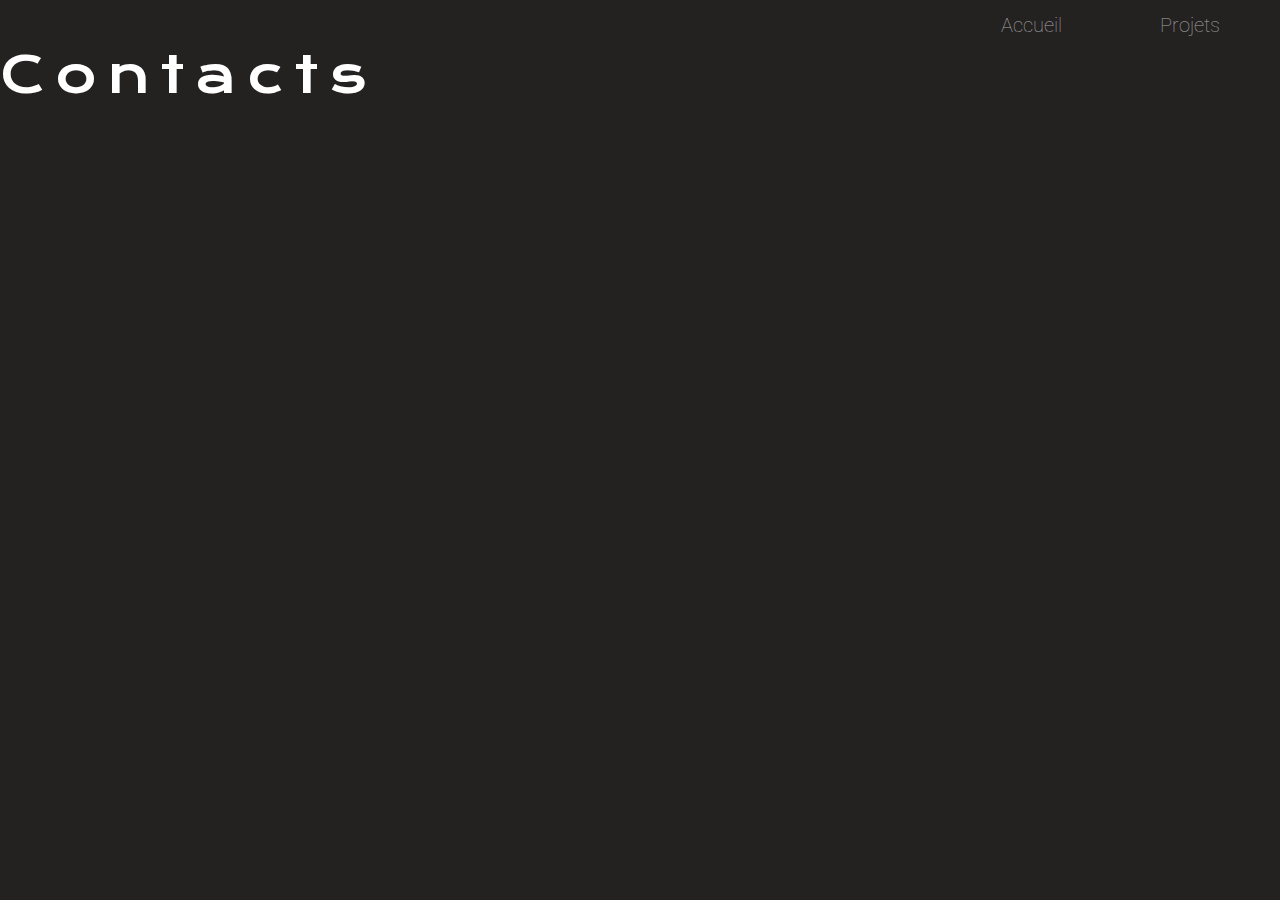
==== contacts.html @ 7f498287 "create homepage portfolio" ====
<!DOCTYPE html>
<html lang="fr">
<head>
    <meta charset="UTF-8">
    <meta http-equiv="X-UA-Compatible" content="IE=edge">
    <meta name="viewport" content="width=device-width, initial-scale=1.0">
    <title>Portfolio Contacts</title>
    <link rel="stylesheet" href="./portfolio-css/reset.css">
    <link rel="stylesheet" href="./portfolio-css/main.css">
    <link rel="stylesheet" href="./portfolio-css/contacts.css">

</head>

<body>

    <!-- header -->

    <header>
        <!-- nav -->
    
        <nav class="flex nav">
            <a href="./index.html">Accueil</a>
            <a href="./projet.html">Projets</a>
        </nav>
    
    </header>

    <!-- main -->

    <section class="flex2">
        <article>

            <!-- titre+contact -->

            <h2>Contacts</h2>
            <div class="flex">
                <img src="" alt="">
                <p></p>
            </div>
            <div class="flex">
                <img src="" alt="">
                <p></p>
            </div>
            <div class="flex">
                <img src="" alt="">
                <p></p>
            </div>
            <div class="flex">
                <img src="" alt="">
                <p></p>
            </div>
            <div class="flex">
                <img src="" alt="">
                <p></p>
            </div>
        </article>
    </section>
    
</body>

</html>
---- portfolio-css/main.css ----
@import url('https://fonts.googleapis.com/css2?family=Fascinate+Inline&family=Krona+One&family=Roboto:wght@300;400&display=swap');

    /* général */

body{
    background: #242121;
    color: white;
}

/* main */

main{
    margin: 10px;
}

.flex{
    display: flex;
    justify-content:space-around;
}

.grand{
    display: none;
}

/* nav */

nav{
    margin: 15px 0;
}

nav a{
    font-size: 20px;
    font-weight: lighter;
    color: rgba(255, 255, 255, 0.603);
}

nav a:hover{
    font-size: 21px;
    text-decoration: 2px #FC7987 underline;
    color: white;
}

/* textes */

a{
    text-decoration: none;
    color: white;
    font-family: 'Roboto', sans-serif;
    font-size: 15px;
}

h1{
    font-family: 'Fascinate Inline', cursive;
    font-size: 35px;
    text-align: center;
}

h2{
    font-family: 'Krona One', sans-serif;
    font-size: 20px;
    letter-spacing: 0.1em;
    text-align: center;
}
p{
    font-family: 'Roboto', sans-serif;
    font-size: 15px;
}

/* logo */

.logotel{
    width: 20%;
}

.flexlog{
    justify-content: end;
    margin: 25px 0;
}

/* Footer */


.btns{
    width: 50%;
    align-items: center;
    position: relative;
    
}

.btns img{
    width: 45px;
    height: 45px;
    border: 2px solid #FC7987;
    border-radius: 50%;
    padding: 5%;
    background: #242121;
    position: absolute;
    left: 0;
}

button{
    width: 90%;
    height: 50px;
    border: 2px solid #FC7987;
    border-radius: 50px;
    background:#242121;
    color: white;
    padding-left: 20% ;

}



/* tablette/pc */

@media (min-width:768px){
    /* général */

    .nav {
        justify-content: end;
        gap: 98px;
        margin-right: 60px ;
    }

    .petit{
        display: none;
    }

    .grand{
        display: block;
    }

    .flex2{
        display: flex;
        justify-content: space-between;
    }

    /* texte */

    h1{
        font-size: 100px;
        text-align: start;
    }

    h2{
        font-size: 50px;
        letter-spacing: 0.2em;
        text-align: start;
    }

    /* boutons */

    button{
        width: 40%;
        padding: 0;
        text-align: center;
        margin-right: 40%;
    }

}
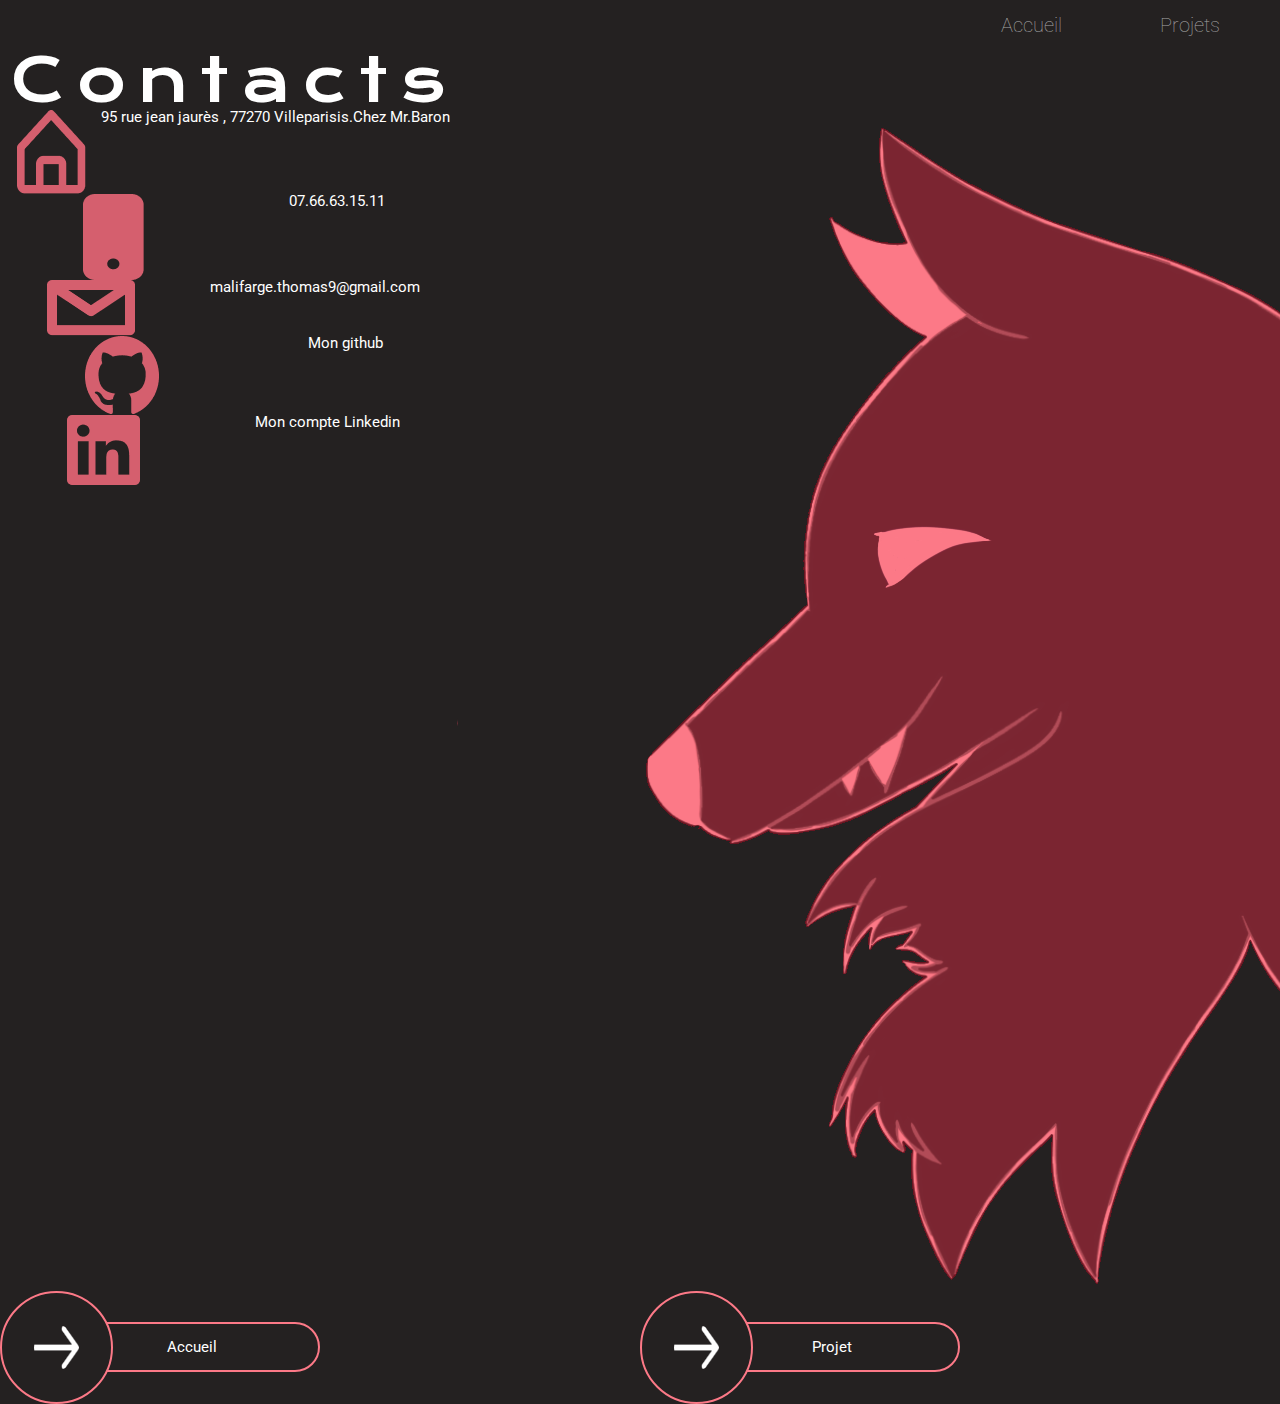
==== commit 3e68428d: "début contacts" ====
--- a/contacts.html
+++ b/contacts.html
@@ -27,34 +27,79 @@
 
     <!-- main -->
 
-    <section class="flex2">
-        <article>
+    <main class="flex2">
+
+        <address>
 
             <!-- titre+contact -->
 
             <h2>Contacts</h2>
-            <div class="flex">
-                <img src="" alt="">
-                <p></p>
-            </div>
-            <div class="flex">
-                <img src="" alt="">
-                <p></p>
-            </div>
-            <div class="flex">
-                <img src="" alt="">
-                <p></p>
-            </div>
-            <div class="flex">
-                <img src="" alt="">
-                <p></p>
-            </div>
-            <div class="flex">
-                <img src="" alt="">
-                <p></p>
-            </div>
+
+            <!-- Adresse -->
+
+            <article class="flex">
+                <img src="./home.png" alt="home">
+                <a target="_blank" href="https://www.google.com/maps/place/95+Rue+Jean+Jaur%C3%A8s,+77270+Villeparisis/@48.9386518,2.6030413,17z/data=!3m1!4b1!4m5!3m4!1s0x47e6172f2a3b30ef:0x207d96bc136875d8!8m2!3d48.9386483!4d2.60523">95 rue jean jaurès , 77270 Villeparisis.Chez Mr.Baron</a>
+            </article>
+
+            <!-- tel -->
+
+            <article class="flex">
+                <img src="./phone.png" alt="phone">
+                <a href="tel:+33766631511">07.66.63.15.11</a>
+            </article>
+
+            <!-- mail -->
+
+            <article class="flex">
+                <img src="./mail.png" alt="mail">
+                <a href="mailto:malifarge.thomas9@gmail.com">malifarge.thomas9@gmail.com</a>
+            </article>
+
+            <!-- github -->
+
+            <article class="flex">
+                <img src="./github.png" alt="github">
+                <a target="_blank" href="https://github.com/Malifarge">Mon github</a>
+            </article>
+
+            <!-- Linkedin -->
+            <article class="flex">
+
+                <img src="./Linkedin.png" alt="Linkedin">
+                <a target="_blank" href="https://www.linkedin.com/in/thomas-malifarge-477868241/"> Mon compte Linkedin</a>
+            </article>
+
+        </address>
+
+        <!-- Logos -->
+
+        <div>
+            <img src="./projetlogo3.png" alt="Logo Thomas" class="grandlogo grand">
+        </div>
+
+        <article class="flex flexlog">
+            <img src="./projetlogo3.png" alt="Logo Thomas" class="logotel petit">
         </article>
+
+    </main>
+
+    <!-- boutons -->
+
+<footer class="flex">
+
+    <section class="flex btns">
+        <img src="./Arrow 1.png" alt="flèche" class="fleche">
+        <button><a href="./index.html">Accueil</a></button>
     </section>
+    
+    <section class="flex btns">
+        <img src="./Arrow 1.png" alt="flèche" class="fleche">
+        <button><a href="./projet.html">Projet</a></button>
+    </section>
+
+</footer>
+
     
 </body>
 
--- a/portfolio-css/main.css
+++ b/portfolio-css/main.css
@@ -144,7 +144,7 @@
     }
 
     h2{
-        font-size: 50px;
+        font-size: 60px;
         letter-spacing: 0.2em;
         text-align: start;
     }
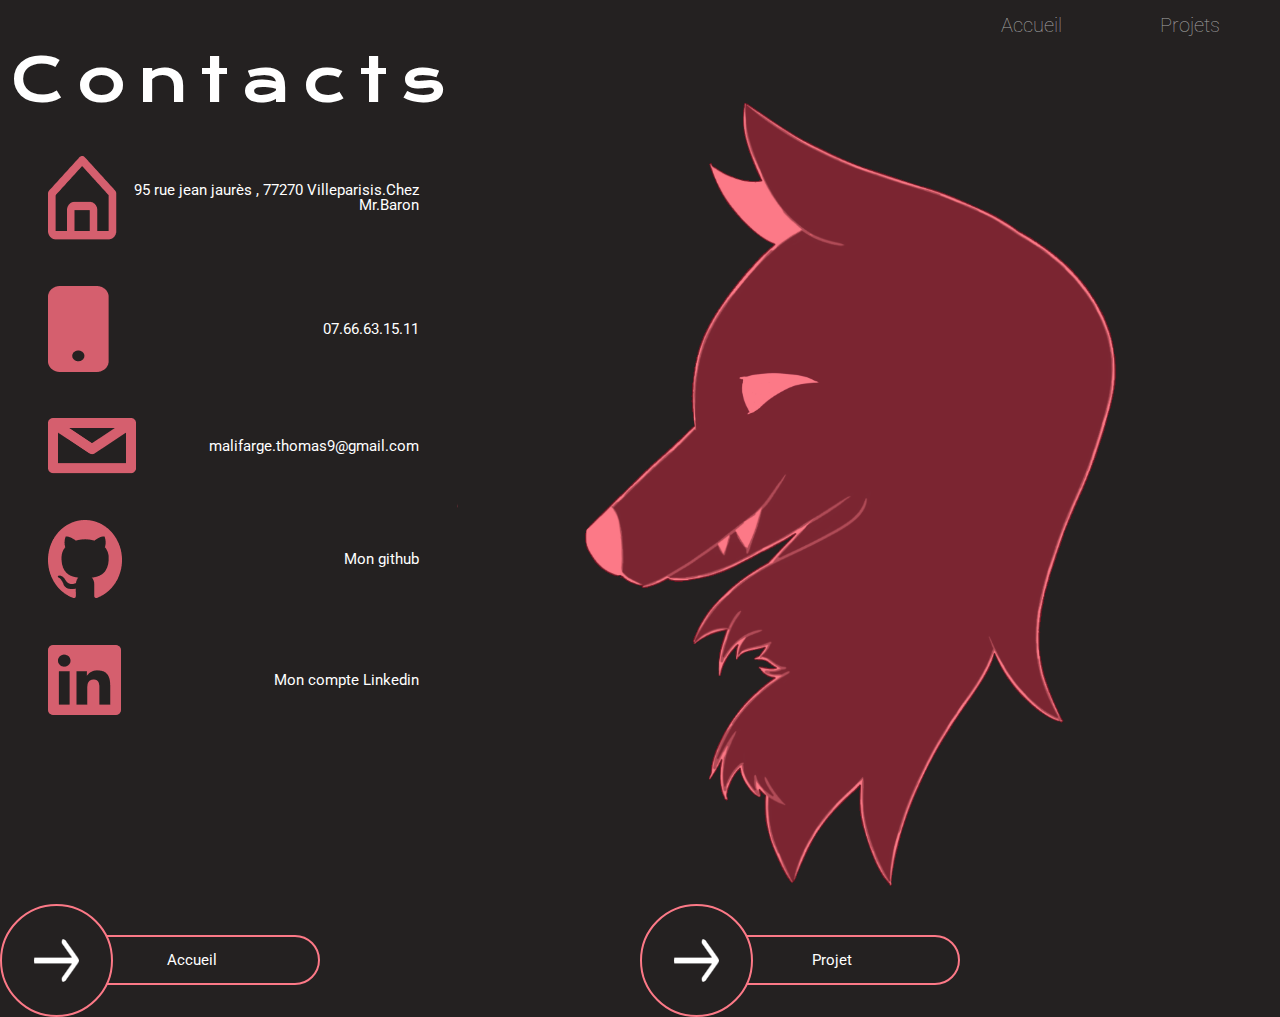
==== commit 46381369: "contacts CSS + responsive" ====
--- a/contacts.html
+++ b/contacts.html
@@ -37,34 +37,34 @@
 
             <!-- Adresse -->
 
-            <article class="flex">
+            <article class="flex contacter">
                 <img src="./home.png" alt="home">
                 <a target="_blank" href="https://www.google.com/maps/place/95+Rue+Jean+Jaur%C3%A8s,+77270+Villeparisis/@48.9386518,2.6030413,17z/data=!3m1!4b1!4m5!3m4!1s0x47e6172f2a3b30ef:0x207d96bc136875d8!8m2!3d48.9386483!4d2.60523">95 rue jean jaurès , 77270 Villeparisis.Chez Mr.Baron</a>
             </article>
 
             <!-- tel -->
 
-            <article class="flex">
+            <article class="flex contacter">
                 <img src="./phone.png" alt="phone">
                 <a href="tel:+33766631511">07.66.63.15.11</a>
             </article>
 
             <!-- mail -->
 
-            <article class="flex">
+            <article class="flex contacter">
                 <img src="./mail.png" alt="mail">
                 <a href="mailto:malifarge.thomas9@gmail.com">malifarge.thomas9@gmail.com</a>
             </article>
 
             <!-- github -->
 
-            <article class="flex">
+            <article class="flex contacter">
                 <img src="./github.png" alt="github">
                 <a target="_blank" href="https://github.com/Malifarge">Mon github</a>
             </article>
 
             <!-- Linkedin -->
-            <article class="flex">
+            <article class="flex contacter">
 
                 <img src="./Linkedin.png" alt="Linkedin">
                 <a target="_blank" href="https://www.linkedin.com/in/thomas-malifarge-477868241/"> Mon compte Linkedin</a>
--- a/portfolio-css/main.css
+++ b/portfolio-css/main.css
@@ -149,6 +149,13 @@
         text-align: start;
     }
 
+    /* logo */
+
+    .grandlogo{
+        
+        width: 100%
+    }
+
     /* boutons */
 
     button{
--- a/portfolio-css/contacts.css
+++ b/portfolio-css/contacts.css
@@ -0,0 +1,13 @@
+
+/* main */
+
+main{
+    margin-bottom: 30px;
+}
+
+.contacter{
+    align-items: center;
+    justify-content: space-between;
+    margin: 46px 38px 0;
+    text-align: end;
+}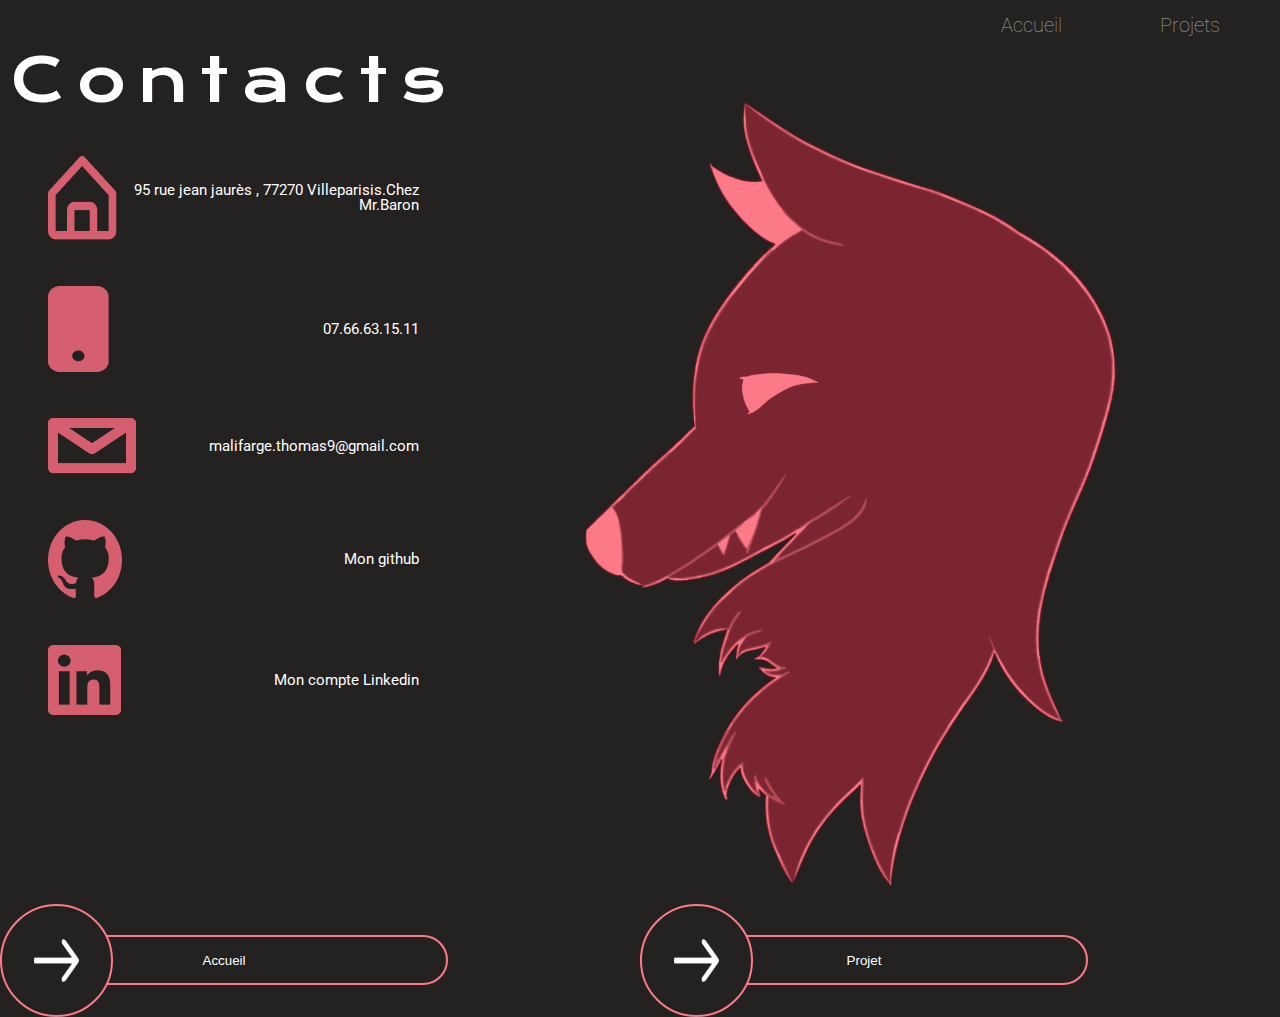
==== commit 51e88102: "correction button link" ====
--- a/contacts.html
+++ b/contacts.html
@@ -90,12 +90,12 @@
 
     <section class="flex btns">
         <img src="./Arrow 1.png" alt="flèche" class="fleche">
-        <button><a href="./index.html">Accueil</a></button>
+        <a href="./index.html"><button>Accueil</button></a>
     </section>
     
     <section class="flex btns">
         <img src="./Arrow 1.png" alt="flèche" class="fleche">
-        <button><a href="./projet.html">Projet</a></button>
+        <a href="./projet.html"><button>Projet</button></a>
     </section>
 
 </footer>
--- a/portfolio-css/main.css
+++ b/portfolio-css/main.css
@@ -58,10 +58,17 @@
 
 h2{
     font-family: 'Krona One', sans-serif;
-    font-size: 20px;
+    font-size: 25px;
     letter-spacing: 0.1em;
     text-align: center;
 }
+
+h3{
+    font-family: 'Krona One', sans-serif;
+    font-size: 20px;
+    margin-bottom: 10px;
+}
+
 p{
     font-family: 'Roboto', sans-serif;
     font-size: 15px;
@@ -99,8 +106,12 @@
     left: 0;
 }
 
+.btns a{
+    width: 100%;
+}
+
 button{
-    width: 90%;
+    width: 100%;
     height: 50px;
     border: 2px solid #FC7987;
     border-radius: 50px;
@@ -159,7 +170,7 @@
     /* boutons */
 
     button{
-        width: 40%;
+        width: 70%;
         padding: 0;
         text-align: center;
         margin-right: 40%;
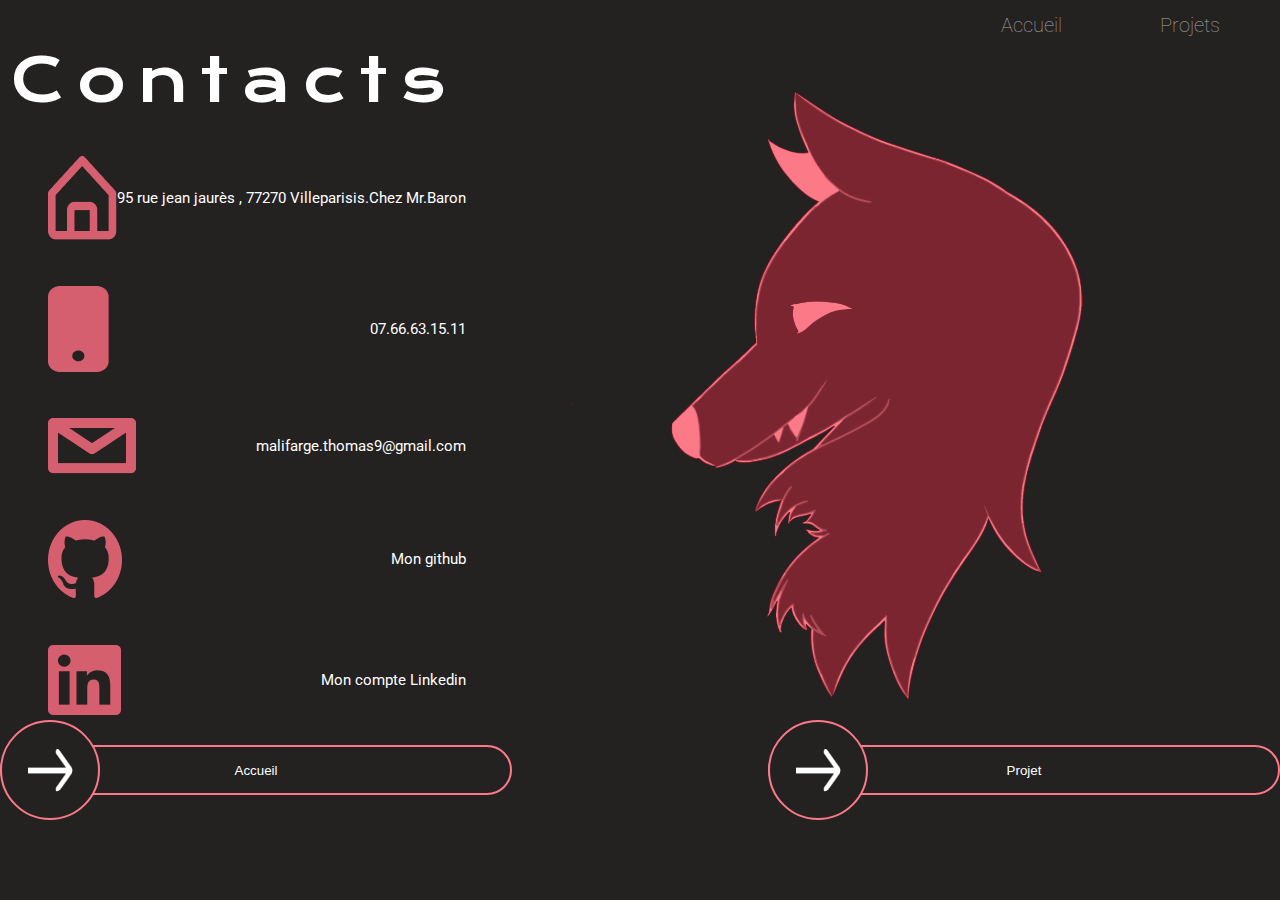
==== commit 3ce9f9a1: "corrections" ====
--- a/contacts.html
+++ b/contacts.html
@@ -74,9 +74,9 @@
 
         <!-- Logos -->
 
-        <div>
+        <article class="contain-logo">
             <img src="./projetlogo3.png" alt="Logo Thomas" class="grandlogo grand">
-        </div>
+        </article>
 
         <article class="flex flexlog">
             <img src="./projetlogo3.png" alt="Logo Thomas" class="logotel petit">
--- a/portfolio-css/main.css
+++ b/portfolio-css/main.css
@@ -118,7 +118,7 @@
     background:#242121;
     color: white;
     padding-left: 20% ;
-
+    cursor: pointer;
 }
 
 
@@ -145,6 +145,7 @@
     .flex2{
         display: flex;
         justify-content: space-between;
+        align-items: center;
     }
 
     /* texte */
@@ -167,10 +168,14 @@
         width: 100%
     }
 
-    /* boutons */
+    /* Footer */
+
+    Footer{
+        gap: 20%;
+    }
 
     button{
-        width: 70%;
+        width: 100%;
         padding: 0;
         text-align: center;
         margin-right: 40%;
--- a/portfolio-css/contacts.css
+++ b/portfolio-css/contacts.css
@@ -10,4 +10,8 @@
     justify-content: space-between;
     margin: 46px 38px 0;
     text-align: end;
+}
+
+.contain-logo{
+    width: 50%;
 }